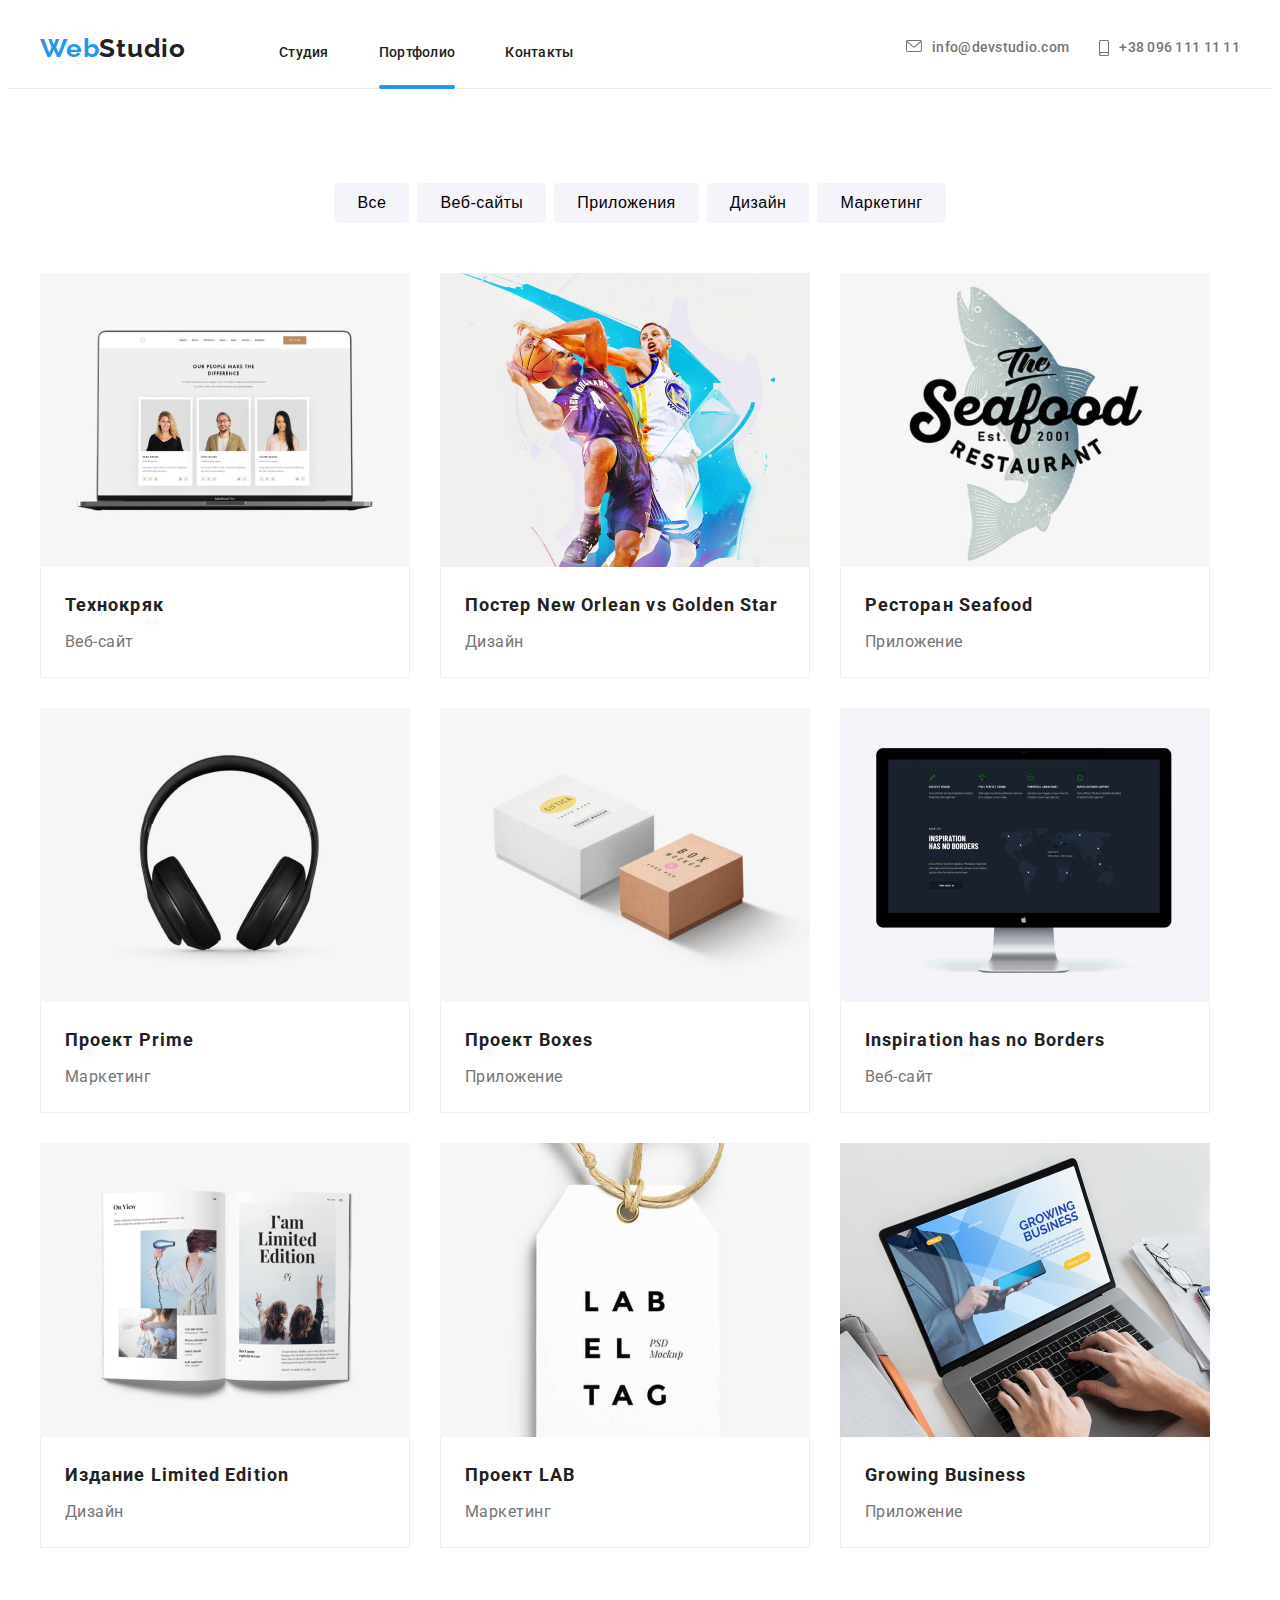
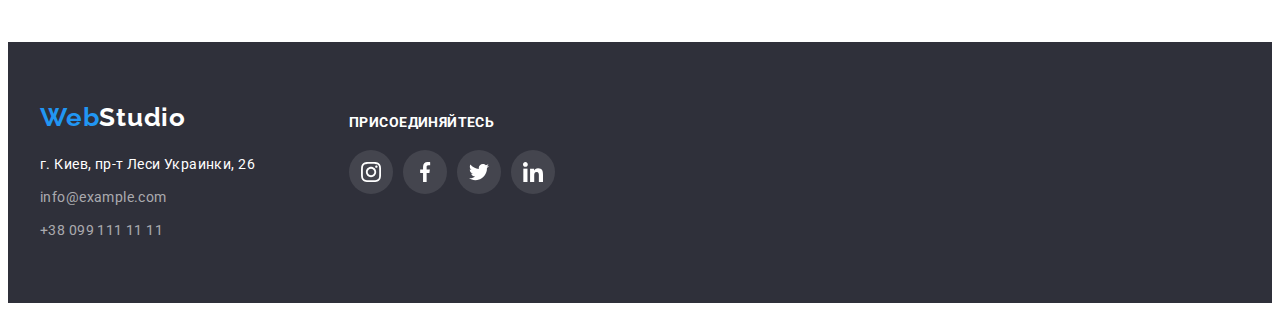
==== portfolio.html @ cd89e0fd "Start" ====
<!DOCTYPE html>
<html lang="ru">

<head>
    <meta charset="UTF-8" />
    <meta http-equiv="X-UA-Compatible" content="IE=edge" />
    <meta name="viewport" content="width=device-width, initial-scale=1.0" />
    <link rel="preconnect" href="https://fonts.googleapis.com">
    <link rel="preconnect" href="https://fonts.gstatic.com" crossorigin>
    <link
        href="https://fonts.googleapis.com/css2?family=Raleway:wght@700&family=Roboto:wght@400;500;700;900&display=swap"
        rel="stylesheet">
    <link rel="stylesheet" href="https://cdnjs.cloudflare.com/ajax/libs/modern-normalize/1.1.0/modern-normalize.min.css"
        integrity="sha512-wpPYUAdjBVSE4KJnH1VR1HeZfpl1ub8YT/NKx4PuQ5NmX2tKuGu6U/JRp5y+Y8XG2tV+wKQpNHVUX03MfMFn9Q=="
        crossorigin="anonymous" referrerpolicy="no-referrer" />
    <link rel="stylesheet" href="./css/styles.css" />
    <title>Портфолио</title>
</head>

<body>
    <!-- ========= HEADER ========= -->
    <header class="header">
        <div class="conteiner">
            <nav class="nav">
                <a class="logo link" href="index.html" lang="en">Web<span
                        class="logo-part-right-header">Studio</span></a>
                <ul class="nav-list list">
                    <li class="nav-item">
                        <a class="nav-item-link link " href="index.html">Студия</a>
                    </li>
                    <li class="nav-item">
                        <a class="nav-item-link link visited" href="portfolio.html">Портфолио</a>
                    </li>
                    <li class="nav-item">
                        <a class="nav-item-link link" href="">Контакты</a>
                    </li>
                </ul>
            </nav>
            <ul class="header-contacts list">
                <li class="header-contacts-item">
                    <a class="header-contacts-link link" href="mailto:info@devstudio.com">
                        <svg class="header-contacts-icon" width="16px" height="12px">
                            <use href="./images/icons.svg#icon-envelope"></use>
                        </svg>
                        info@devstudio.com
                    </a>
                </li>
                <li class="header-contacts-item">
                    <a class="header-contacts-link link" href="tel:+380961111111">
                        <svg class="header-contacts-icon" width="10px" height="16px">
                            <use href="./images/icons.svg#icon-smartphone"></use>
                        </svg>
                        +38 096 111 11 11
                    </a>
                </li>
            </ul>
        </div>
    </header>
    <!-- ======= END HEADER ======= -->
    <main>

        <!-- ======= PORTFOLIO ======= -->
        <section class="portfolio">
            <div class="conteiner">
                <h1 class="visually-hidden">Наши проекты</h1>
                <ul class="filters-list list">
                    <li class="filters-list-item">
                        <button class="filters-btn" type="button">Все</button>
                    </li>
                    <li class="filters-list-item">
                        <button class="filters-btn" type="button">Веб-сайты</button>
                    </li>
                    <li class="filters-list-item">
                        <button class="filters-btn" type="button">Приложения</button>
                    </li>
                    <li class="filters-list-item">
                        <button class="filters-btn" type="button">Дизайн</button>
                    </li>
                    <li class="filters-list-item">
                        <button class="filters-btn" type="button">Маркетинг</button>
                    </li>
                </ul>
                <ul class="portfolio-list list">
                    <li class="portfolio-list-item">
                        <a class="portfolio-list-link link" href="">
                            <div class="potrfolio-list-link-wrapper">
                                <img src="./portfolio-images/project-1.jpg" alt="Ноутбук с открытым сайтом" width="370"
                                    height="294">
                                <p class="portfolio-list-overlay">Ресурс предлагает комплексные предложения с разным
                                    уровнем
                                    функционала и сервисов. Все это позволит посетителю получить
                                    исчерпывающие сведения о компании или частном лице.</p>
                            </div>
                            <div class="portfolio-list-conteiner">
                                <h2 class="portfolio-list-title">Технокряк</h2>
                                <p class="portfolio-list-text">Веб-сайт</p>
                            </div>
                        </a>
                    </li>
                    <li class="portfolio-list-item">
                        <a class="portfolio-list-link link" href="">
                            <div class="potrfolio-list-link-wrapper">
                                <img src="./portfolio-images/project-2.jpg" alt="Два баскетболиста" width="370"
                                    height="294">
                                <p class="portfolio-list-overlay">Ресурс предлагает комплексные предложения с разным
                                    уровнем
                                    функционала и сервисов. Все это позволит посетителю получить
                                    исчерпывающие сведения о компании или частном лице.</p>
                            </div>
                            <div class="portfolio-list-conteiner">
                                <h2 class="portfolio-list-title">Постер <span lang="en">New Orlean vs Golden Star</span>
                                </h2>
                                <p class="portfolio-list-text">Дизайн</p>
                            </div>
                        </a>
                    </li>
                    <li class="portfolio-list-item">
                        <div class="potrfolio-list-link-wrapper">
                            <a class="portfolio-list-link link" href="">
                                <img src="./portfolio-images/project-3.jpg" alt="Рыба" width="370" height="294">
                                <p class="portfolio-list-overlay">Ресурс предлагает комплексные предложения с разным
                                    уровнем
                                    функционала и сервисов. Все это позволит посетителю получить
                                    исчерпывающие сведения о компании или частном лице.</p>
                        </div>
                        <div class="portfolio-list-conteiner">
                            <h2 class="portfolio-list-title">Ресторан <span lang="en">Seafood</span></h2>
                            <p class="portfolio-list-text">Приложение</p>
                        </div>
                        </a>
                    </li>
                    <li class="portfolio-list-item">
                        <div class="potrfolio-list-link-wrapper">
                            <a class="portfolio-list-link link" href="">
                                <img src="./portfolio-images/project-4.jpg" alt="Наушники" width="370" height="294">
                                <p class="portfolio-list-overlay">Ресурс предлагает комплексные предложения с разным
                                    уровнем
                                    функционала и сервисов. Все это позволит посетителю получить
                                    исчерпывающие сведения о компании или частном лице.</p>
                                <div class="portfolio-list-conteiner">
                                    <h2 class="portfolio-list-title">Проект <span lang="en">Prime</span></h2>
                                    <p class="portfolio-list-text">Маркетинг</p>
                                </div>
                            </a>
                    </li>
                    <li class="portfolio-list-item">
                        <a class="portfolio-list-link link" href="">
                            <div class="potrfolio-list-link-wrapper">
                                <img src="./portfolio-images/project-5.jpg" alt="Две коробки" width="370" height="294">
                                <p class="portfolio-list-overlay">Ресурс предлагает комплексные предложения с разным
                                    уровнем
                                    функционала и сервисов. Все это позволит посетителю получить
                                    исчерпывающие сведения о компании или частном лице.</p>
                            </div>
                            <div class="portfolio-list-conteiner">
                                <h2 class="portfolio-list-title">Проект <span lang="en">Boxes</span></h2>
                                <p class="portfolio-list-text">Приложение</p>
                            </div>
                        </a>
                    </li>
                    <li class="portfolio-list-item">
                        <div class="potrfolio-list-link-wrapper">
                            <a class="portfolio-list-link link" href="">
                                <img src="./portfolio-images/project-6.jpg" alt="Монитор с картой земли" width="370"
                                    height="294">
                                <p class="portfolio-list-overlay">Ресурс предлагает комплексные предложения с разным
                                    уровнем
                                    функционала и сервисов. Все это позволит посетителю получить
                                    исчерпывающие сведения о компании или частном лице.</p>
                        </div>
                        <div class="portfolio-list-conteiner">
                            <h2 class="portfolio-list-title" lang="en">Inspiration has no Borders</h2>
                            <p class="portfolio-list-text">Веб-сайт</p>
                        </div>
                        </a>
                    </li>
                    <li class="portfolio-list-item">
                        <div class="potrfolio-list-link-wrapper">
                            <a class="portfolio-list-link link" href="">
                                <img src="./portfolio-images/project-7.jpg" alt="Открытая книга" width="370"
                                    height="294">
                                <p class="portfolio-list-overlay">Ресурс предлагает комплексные предложения с разным
                                    уровнем
                                    функционала и сервисов. Все это позволит посетителю получить
                                    исчерпывающие сведения о компании или частном лице.</p>
                        </div>
                        <div class="portfolio-list-conteiner">
                            <h2 class="portfolio-list-title">Издание <span lang="en">Limited Edition</span></h2>
                            <p class="portfolio-list-text">Дизайн</p>
                        </div>
                        </a>
                    </li>
                    <li class="portfolio-list-item">
                        <div class="potrfolio-list-link-wrapper">
                            <a class="portfolio-list-link link" href="">
                                <img src="./portfolio-images/project-8.jpg" alt="Бирка с одежды" width="370"
                                    height="294">
                                <p class="portfolio-list-overlay">Ресурс предлагает комплексные предложения с разным
                                    уровнем
                                    функционала и сервисов. Все это позволит посетителю получить
                                    исчерпывающие сведения о компании или частном лице.</p>
                        </div>
                        <div class="portfolio-list-conteiner">
                            <h2 class="portfolio-list-title">Проект <span lang="en">LAB</span></h2>
                            <p class="portfolio-list-text">Маркетинг</p>
                        </div>
                        </a>
                    </li>
                    <li class="portfolio-list-item">
                        <div class="potrfolio-list-link-wrapper">
                            <a class="portfolio-list-link link" href="">
                                <img src="./portfolio-images/project-9.jpg" alt="Человек работает за компьютером"
                                    width="370" height="294">
                                <p class="portfolio-list-overlay">Ресурс предлагает комплексные предложения с разным
                                    уровнем
                                    функционала и сервисов. Все это позволит посетителю получить
                                    исчерпывающие сведения о компании или частном лице.</p>
                        </div>
                        <div class="portfolio-list-conteiner">
                            <h2 class="portfolio-list-title" lang="en">Growing Business</h2>
                            <p class="portfolio-list-text">Приложение</p>
                        </div>
                        </a>
                    </li>
                </ul>
            </div>
        </section>
        <!-- ===== END PORTFOLIO ===== -->

    </main>

    <!-- ======== FOOTER ======== -->
    <footer class="footer">
        <div class="conteiner">
            <div class="footer-conteiner">
                <div class="footer-adress-conteiner">
                    <a class="logo link footer-logo-div" href="index.html" lang="en">Web<span
                            class="logo-part-right-footer">Studio</span></a>
                    <address class="address">
                        <a class="adress-link link" href="https://goo.gl/maps/y6NcmPz2KW6kS1Qi8" target="_blank"
                            rel="noopener noreferer">г. Киев,
                            пр-т
                            Леси Украинки, 26</a>
                        <ul class="adress-list list">
                            <li class="adress-list-item">
                                <a class="adress-list-link link" href="mailto:info@example.com">info@example.com</a>
                            </li>
                            <li class="adress-list-item">
                                <a class="adress-list-link link" href="tel:+380991111111">+38 099 111 11 11</a>
                            </li>
                        </ul>
                    </address>
                </div>
                <div class="footer-social-conteiner">
                    <p class="footer-social-text">присоединяйтесь</p>
                    <div class="social-link">
                        <ul class="footer-social-list list">
                            <li class="footer-social-item">
                                <a class="footer-social-link link" href="">
                                    <svg class="footer-social-link-icon" width="20px" height="20px">
                                        <use href="./images/icons.svg#icon-instagram"></use>
                                    </svg>
                                </a>
                            </li>
                            <li class="footer-social-item">
                                <a class="footer-social-link link" href="">
                                    <svg class="footer-social-link-icon" width="20px" height="20px">
                                        <use href="./images/icons.svg#icon-facebook"></use>
                                    </svg>
                                </a>
                            </li>
                            <li class="footer-social-item">
                                <a class="footer-social-link link" href="">
                                    <svg class="footer-social-link-icon" width="20px" height="20px">
                                        <use href="./images/icons.svg#icon-twitter"></use>
                                    </svg>
                                </a>
                            </li>
                            <li class="footer-social-item">
                                <a class="footer-social-link link" href="">
                                    <svg class="footer-social-link-icon" width="20px" height="20px">
                                        <use href="./images/icons.svg#icon-linkedin"></use>
                                    </svg>
                                </a>
                            </li>
                        </ul>
                    </div>
                </div>
            </div>
        </div>
    </footer>
    <!-- ====== END FOOTER ====== -->

</body>

</html>
---- css/styles.css ----
:root {
    --main-font: 'Roboto', sans-serif;
    --secondary-font: 'Raleway', sans-serif;
    --accent-color: rgba(33, 150, 243, 1);
    --primary-color: rgba(33, 33, 33, 1);
    --secondary-color: rgba(117, 117, 117, 1);
    --third-color: rgba(255, 255, 255, 1);
}
body {
color: var(--primary-color);
font-family: var(--main-font);
}
h1, h2, h3, h4, h5, h6, p{
    margin: 0;
}
ul, ol{
    padding: 0;
    margin: 0;
}
img{
    display: block;
}
.visually-hidden{
    position: absolute !important;
    clip: rect(1px 1px 1px 1px);
    clip: rect(1px, 1px, 1px, 1px);
    padding: 0 !important;
    border: 0 !important;
    height: 1px !important;
    width: 1px !important;
    overflow: hidden;
}
.link{
    text-decoration: none;
}
.list {
    list-style: none;
}
.address {
    font-style: normal;
}
/* ======= COMPONENTS ======== */
.conteiner{
    margin: 0 auto;
    width: 1200px;
}
/* ===== END COMPONENTS ====== */

/* ========= HEADER ========== */
.header {
    border-bottom: 1px solid rgba(236, 236, 236, 1);
}
.header .conteiner{
    display: flex;
    align-items: center;
    padding: 0 15px;
    border-top: none;
    min-height: 80px;
}
.nav {
    display: flex;
    align-items: baseline;
}
.nav-list {
    display: flex;
}
.header-contacts{
    display: flex;
    margin-left: auto;
}
.logo {
font-family: var(--secondary-font);
font-weight: 700;
font-size: 26px;
line-height: 1.19;
letter-spacing: 0.03em;
color: var(--accent-color);
margin-right: 93px;
transition: text-decoration 1000ms cubic-bezier(0.4, 0, 0.2, 1);
}
.logo-part-right-header {
    color: var(--primary-color);
}
.logo:hover,
.logo:focus {
    text-decoration: underline;
}
.nav-item:not(:last-child){
    margin-right: 50px;
}
.nav-item{
position: relative;
}
.nav-item-link {
font-weight: 500;
font-size: 14px;
line-height: 1.14;
letter-spacing: 0.02em;
color: var(--primary-color);
transition: color 250ms cubic-bezier(0.4, 0, 0.2, 1);
}
.nav-item-link:hover,
.nav-item-link:focus {
    color: var(--accent-color);
}
.visited:visited {
    color: var(--accent-color);
}
.visited::after{
display: inline-block;
content:'';
position: absolute;
left: 0;
bottom: -28px;
width: 100%;
height: 4px;
background: var(--accent-color);
border-radius: 2px;
}

.header-contacts-link:hover .header-contacts-icon,
.header-contacts-link:focus .header-contacts-icon{
 fill: var(--accent-color);
}
.header-contacts-item:not(:last-child){
    margin-right: 30px;
}
.header-contacts-icon{
    margin-right: 10px;
    fill: var(--secondary-color);
    transition: fill 250ms cubic-bezier(0.4, 0, 0.2, 1);
}
.link-icon{
    margin-right: 10px;
}
.header-contacts-link {
font-weight: 500;
font-size: 14px;
line-height: 1.14;
letter-spacing: 0.02em;
color: var(--secondary-color);
display: flex;
transition: color 250ms cubic-bezier(0.4, 0, 0.2, 1);
}
.header-contacts-link:hover,
.header-contacts-link:focus {
    color: var(--accent-color);
}
/* ======== END HEADER ======= */

/* ========== HERO =========== */
.hero .conteiner{
    padding-top: 200px;
    padding-bottom: 200px;
}
.hero {
    background-color: rgba(196, 196, 196, 1);
    background-image: linear-gradient(rgba(47, 48, 58, 0.4),rgba(47, 48, 58, 0.4)),
    url("/images/Img.jpg");
    max-width: 1600px;
    background-repeat: no-repeat;
    background-size: cover;
}
.hero-title {
margin: auto;
max-width: 696px;
font-weight: 900;
font-size: 44px;
line-height: 1.36;
text-align: center;
letter-spacing: 0.06em;
text-transform: uppercase;
color: var(--third-color);
margin-bottom: 30px;
}
.modal-btn {
margin: 0 auto;
font-weight: 700;
font-size: 16px;
line-height: 1.88;
display: block;
letter-spacing: 0.06em;
color: var(--third-color);
background-color: var(--accent-color);
box-shadow: 0px 4px 4px rgba(0, 0, 0, 0.15);
cursor: pointer;
border-radius: 4px;
border: 1px solid transparent;
min-width: 200px;
padding: 10px 32px;
transition: background-color 250ms cubic-bezier(0.4, 0, 0.2, 1);
}

.modal-btn:hover,
.modal-btn:focus {
background-color: rgba(24, 140, 232, 1);
}
/* ======== END HERO ========= */

/* ======== BENEFITS ========= */
.benefits-list {
    display: flex;
    padding: 94px 15px;   
}
.benefits-list-item{
    width: 270px;
}
.benefits-list-item:not(:last-child){
    margin-right: 30px;
}
.benefits-list-title:not(:last-child){
    margin-bottom: 10px;
}
.benefits-list-title {
font-weight: 700;
font-size: 14px;
line-height: 1.14;
letter-spacing: 0.03em;
text-transform: uppercase;
}
.benefits-list-text {
font-size: 14px;
line-height: 1.71;
color: var(--secondary-color)
}
.benefits-list-conteiner{
    width: 270px;
    height: 120px;
    background-color: rgba(245, 244, 250, 1);
    margin-bottom: 30px;
    display: flex;
    justify-content: center;
    align-items: center;
}
/* ======= END BENEFITS ======= */

/* ======== DEVELOPMENT ======= */
.development-title {
font-weight: 700;
font-size: 36px;
line-height: 1.17;
text-align: center;
letter-spacing: 0.03em;
padding-bottom: 50px;
}
.development-list{
    display: flex;
    padding-left: 15px;
    padding-right: 15px;
    padding-bottom: 94px;
}
.development-list-item:not(:last-child){
    margin-right: 30px;
}
.development-list-item{
    position: relative;
}
.development-list-text{
position: absolute;
font-weight: 700;
font-size: 14px;
line-height: 1.14;
text-align: center;
letter-spacing: 0.03em;
text-transform: uppercase;
color: var(--third-color);
width: 100%;
height: 70px;
background-color: rgba(47, 48, 58, 0.8);
bottom: 0;
padding-top: 27px;
}
/* ====== END DEVELOPMENT ====== */

/* =========== TEAM ============ */
.team .conteiner{
    padding: 94px 15px;
}

.team {
    background-color: #F5F4FA;
}
.team-title {
font-weight: 700;
font-size: 36px;
line-height: 1.17;
text-align: center;
letter-spacing: 0.03em;
padding-bottom: 50px;
}
.team-list{
    display: flex;
}
.team-list-item {
background-color: var(--third-color);
box-shadow: 0px 1px 3px rgba(0, 0, 0, 0.12), 0px 1px 1px rgba(0, 0, 0, 0.14), 0px 2px 1px rgba(0, 0, 0, 0.2);
border-radius: 0px 0px 4px 4px;
}
.team-list-item:not(:last-child){
    margin-right: 30px;
} 
.team-list-conteiner{
    padding-top: 30px;
    padding-bottom: 30px;
}  
.team-list-title {
font-weight: 500;
font-size: 16px;
line-height: 1.19;
text-align: center;
letter-spacing: 0.03em;
margin-bottom: 10px;
}
.team-list-text {
font-size: 16px;
line-height: 1.19;
text-align: center;
letter-spacing: 0.03em;
color: var(--secondary-color);
margin-bottom: 16px;
}
.social-link-list{
    display: flex;
    justify-content: space-between;
    align-items: center;
    padding-left: 32px;
    padding-right: 32px;
}
.social-link-link{
    display: flex;
    justify-content: center;
    align-items: center;
    width: 44px;
    height: 44px;
    border-radius: 50%;
    transition: background-color 250ms cubic-bezier(0.4, 0, 0.2, 1);
}
.social-link-icon{
    fill: rgb(175, 177, 184);
    transition: fill 250ms cubic-bezier(0.4, 0, 0.2, 1);
}
.social-link-link:hover,
.social-link-link:focus {
    background-color: var(--accent-color);
}
.social-link-link:hover .social-link-icon,
.social-link-link:focus .social-link-icon {
    fill: var(--third-color);
}
/* ========= END TEAM ========== */

/* ========== CLIENTS ========== */
.clients .conteiner{
    padding: 94px 15px;
}
.clients-title{
    text-align: center;
    font-family: var(--main-font);
    font-weight: 700;
    font-size: 36px;
    line-height: 42px;
    text-align: center;
    letter-spacing: 0.03em;
    margin-bottom: 50px;
}
.clients-list{
    display: flex;   
    justify-content: space-between;
}
.clients-list-conteiner{
    width: 170px;
    height: 92px;
    border: 1px solid rgba(175, 177, 184, 1);
    display: flex;
    justify-content: center;
    align-items: center;
}
.clients-link-icon{
    fill: rgba(175, 177, 184, 1);
    transition: fill 250ms cubic-bezier(0.4, 0, 0.2, 1);
}
.clients-list-link:hover .clients-link-icon,
.clients-list-link:focus .clients-link-icon{
    fill: var(--accent-color);
}
/* ======== END CLIENTS ======== */

/* ========== FOOTER =========== */
.footer {
    background-color: rgba(47, 48, 58, 1);
}
.footer .conteiner{
    padding: 60px 15px;
}
.footer-conteiner{
    display: flex;
}
.footer-adress-conteiner{
    margin-right: 70px;
}
.footer-social-conteiner{
    padding-top: 12px;
}
.footer-social-text{
font-family: var(--main-font);
font-weight: 700;
font-size: 14px;
line-height: 16px;
letter-spacing: 0.03em;
text-transform: uppercase;
color: var(--third-color);
margin-bottom: 20px;
}
.logo-part-right-footer {
    color: var(--third-color);
}
.footer-logo-div{
    display: block;
    margin-bottom: 20px;
}
.adress-link {
font-size: 14px;
line-height: 1.71;
letter-spacing: 0.03em;
color: var(--third-color);
margin-bottom: 9px;
transition: color 250ms cubic-bezier(0.4, 0, 0.2, 1);
}
.adress-link:hover,
.adress-link:focus {
    color: var(--accent-color);
}
.adress-list-link {
font-size: 14px;
line-height: 1.71;
letter-spacing: 0.03em;
color: rgba(255, 255, 255, 0.6);
transition: color 250ms cubic-bezier(0.4, 0, 0.2, 1);
}
.adress-list-link:hover,
.adress-list-link:focus {
color: var(--accent-color);
}
.adress-list-item{
    margin-top: 9px;
}
.footer-social-list{
    display: flex;
}
.footer-social-link{
    width: 44px;
    height: 44px;
    border-radius: 50%;
    background-color: rgba(255, 255, 255, 0.1);
    display: flex;
    align-items: center;
    justify-content: center;
    transition: background-color 250ms cubic-bezier(0.4, 0, 0.2, 1);
}
.footer-social-item:not(:last-child){
    margin-right: 10px;
}
.footer-social-link-icon{
    fill: var(--third-color);
}
.footer-social-link:hover,
.footer-social-link:focus{
    background-color: var(--accent-color);
}
/* ======== END FOOTER ========= */

/* ========= PORTFOLIO ========= */
.portfolio {
    background-color: var(--third-color);
}
.portfolio .conteiner{
    padding: 94px 15px;
}
.filters-list{
    display: flex;
    justify-content: center;
}
.filters-list-item:not(:last-child){
    margin-right: 8px;
    margin-bottom: 50px;
}
.filters-btn {
font-weight: 500;
font-size: 16px;
line-height: 1.63;
text-align: center;
letter-spacing: 0.03em;
background-color: rgba(245, 244, 250, 1);
border-radius: 4px;
cursor: pointer;
border: 1px solid transparent;
padding: 6px 22px;
transition: color 250ms cubic-bezier(0.4, 0, 0.2, 1), background-color 250ms cubic-bezier(0.4, 0, 0.2, 1), box-shadow 250ms cubic-bezier(0.4, 0, 0.2, 1);
}
.filters-btn:hover,
.filters-btn:focus {
color: var(--third-color);
background-color: var(--accent-color);
box-shadow: 0px 3px 1px rgba(0, 0, 0, 0.1), 0px 1px 2px rgba(0, 0, 0, 0.08), 0px 2px 2px rgba(0, 0, 0, 0.12);
}
.portfolio-list{
display: flex;
flex-wrap: wrap;
gap: 30px;
}
.portfolio-list-item{
flex-basis: calc(100%/3-30px);
transition: box-shadow 250ms cubic-bezier(0.4, 0, 0.2, 1);
}
.portfolio-list-item:hover,
.portfolio-list-item:focus{
box-shadow: 0px 1px 1px rgba(0, 0, 0, 0.12), 0px 4px 4px rgba(0, 0, 0, 0.06), 1px 4px 6px rgba(0, 0, 0, 0.16);
}
.portfolio-list-title {
font-weight: 700;
font-size: 18px;
line-height: 2.00;
letter-spacing: 0.06em;
color: var(--primary-color);
margin-bottom: 4px;
}
.portfolio-list-text {
font-size: 16px;
line-height: 1.88;
letter-spacing: 0.03em;
color: var(--secondary-color)
}
.portfolio-list-conteiner{
padding: 20px 24px;
border: 1px solid #EEEEEE;
border-top: none;
}
.portfolio-list-overlay{
position: absolute;
top: 0;
left: 0;
background-color: rgba(33, 150, 243, 0.9);
font-size: 18px;
line-height: 1.56;
letter-spacing: 0.03em;
color: #FFFFFF;
padding: 63px 24px;
height: 100%;
overflow: auto;
transform: translateY(100%);
transition: transform 250ms cubic-bezier(0.4, 0, 0.2, 1);
}
.potrfolio-list-link-wrapper{
position: relative;
overflow: hidden;
}
.portfolio-list-link:hover .portfolio-list-overlay,
.portfolio-list-link:focus .portfolio-list-overlay{
    transform: translateY(0%);
}
/* ======= END PORTFOLIO ======= */

/* ========= MODAL ========= */
.backdrop{
position: fixed;
top: 0;
left: 0;
width: 100vw;
height: 100vh;
background-color: rgba(0, 0, 0, 0.2);
transition: opacity 250ms cubic-bezier(0.4, 0, 0.2, 1), visibility 250ms cubic-bezier(0.4, 0, 0.2, 1), pointer-events 250ms cubic-bezier(0.4, 0, 0.2, 1);
}
.modal{
position: absolute;
top: 50%;
left: 50%;
transform: translate(-50%, -50%);
width: 528px;
height: 580px;
background-color: #FFFFFF;
}
.modal-close-btn{
position: absolute;
top: 8px;
right: 8px;
display: flex;
width: 30px;
height: 30px;
background: #FFFFFF;
border: 1px solid rgba(0, 0, 0, 0.1);
border-radius: 50%;
cursor: pointer;
align-items: center;
}
.is-hidden{
opacity: 0;
visibility: hidden;
pointer-events: none;
}
.modal-text{
    display: block;
    margin: 0 auto;
}
/* ======= END MODAL ======= */
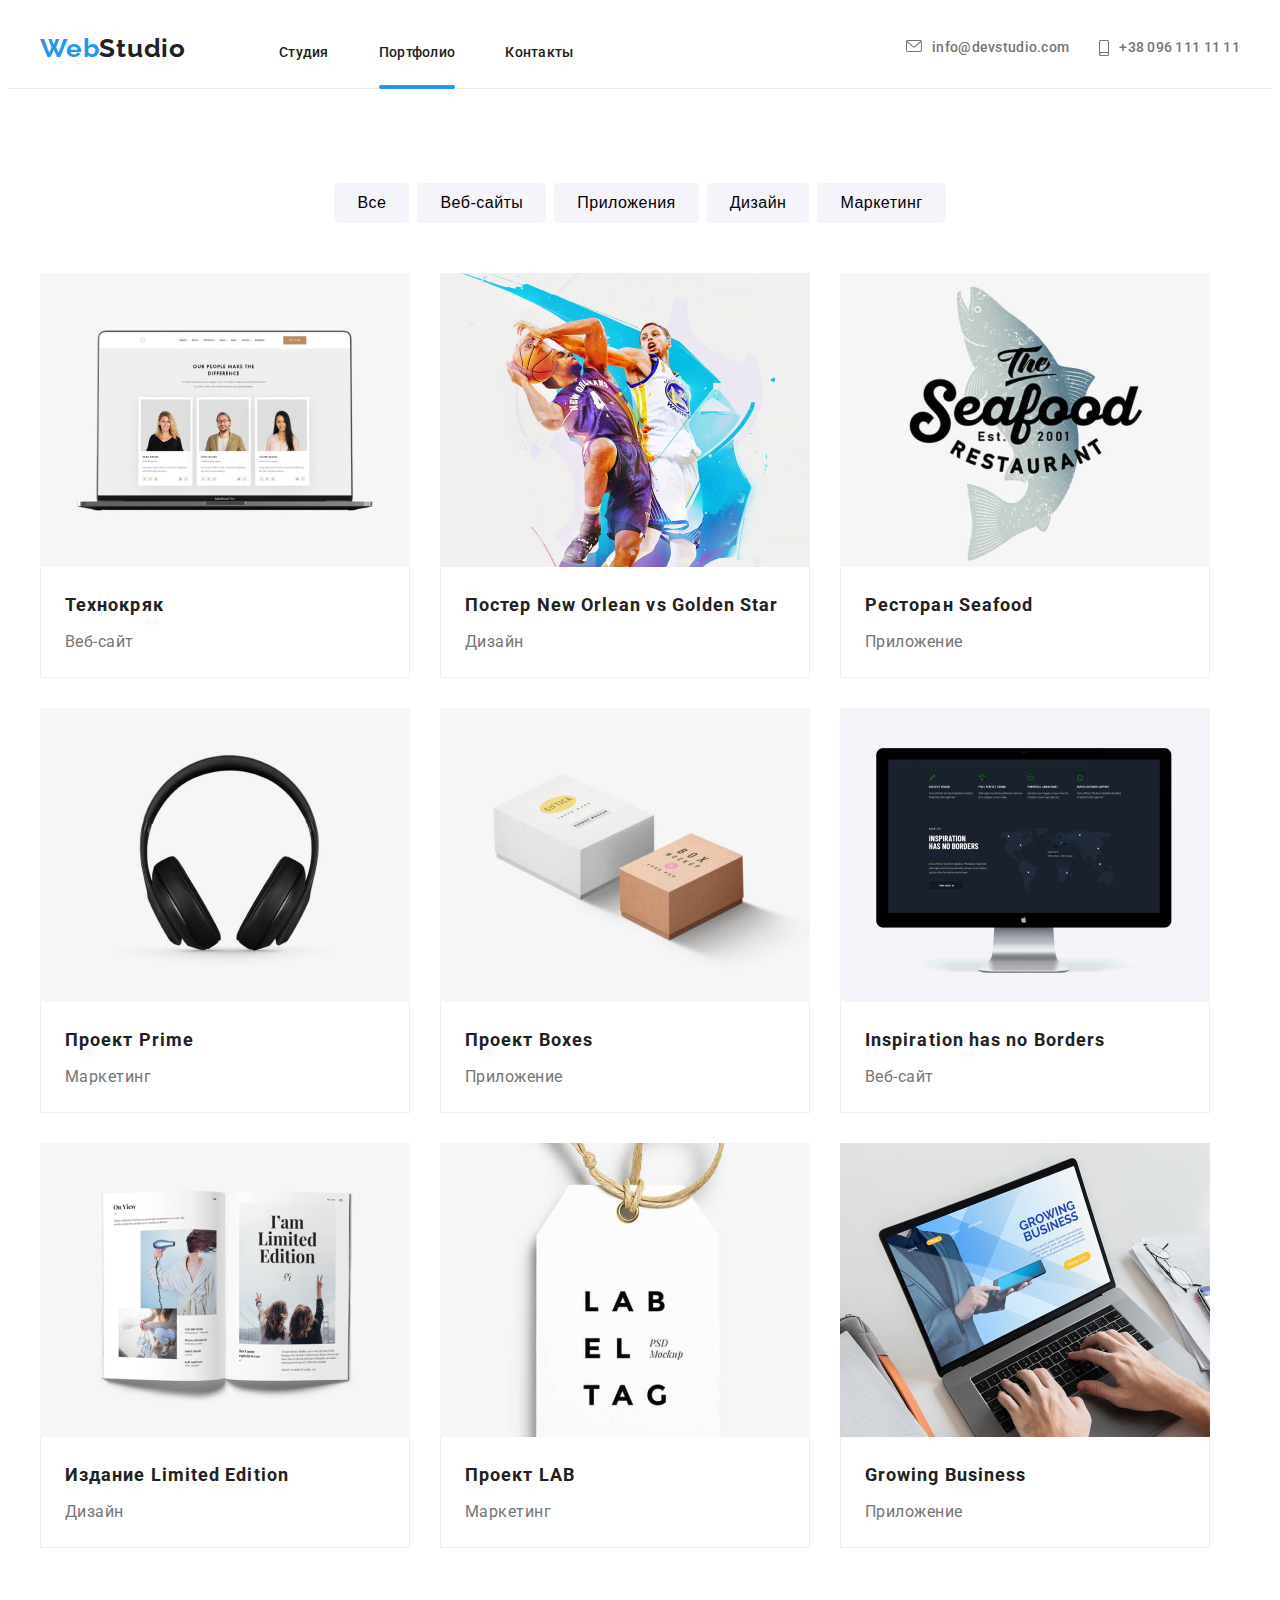
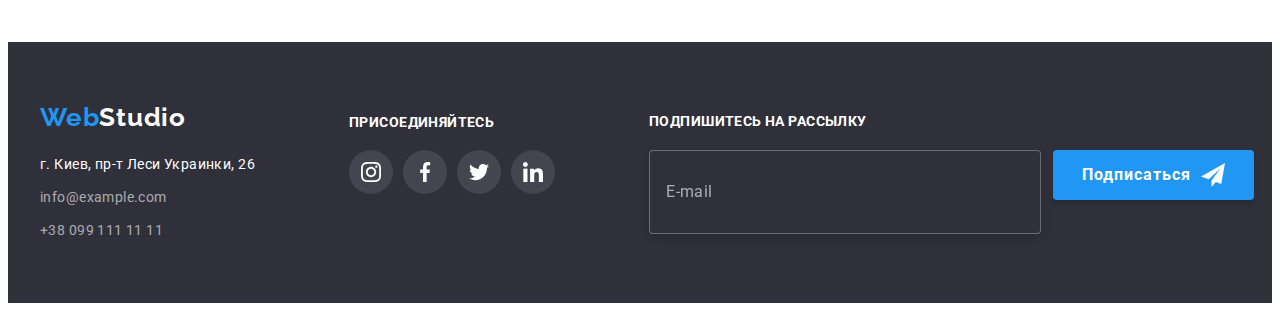
==== commit 759fb840: "Work is done" ====
--- a/portfolio.html
+++ b/portfolio.html
@@ -286,6 +286,18 @@
                         </ul>
                     </div>
                 </div>
+                <div class="footer-input-conteiner">
+                    <p class="footer-form-message">Подпишитесь на рассылку</p>
+                    <form class="footer-form">
+                        <input type="email" name="footer-user-email" class="footer-form-input" placeholder="E-mail"
+                            required>
+                        <button type="submit" class="footer-form-button">Подписаться
+                            <svg class="footer-form-icon" width="24px" height="24px">
+                                <use href="./images/icons.svg#icon-icon-send"></use>
+                            </svg>
+                        </button>
+                    </form>
+                </div>
             </div>
         </div>
     </footer>
--- a/css/styles.css
+++ b/css/styles.css
@@ -400,6 +400,7 @@
 }
 .footer-social-conteiner{
     padding-top: 12px;
+    margin-right: 94px;
 }
 .footer-social-text{
 font-family: var(--main-font);
@@ -467,6 +468,65 @@
 .footer-social-link:focus{
     background-color: var(--accent-color);
 }
+.footer-input-conteiner{
+    padding-top: 12px;
+}
+.footer-form-message{
+    font-family: var(--main-font);
+    font-weight: 700;
+    font-size: 14px;
+    line-height: 1.14;
+    letter-spacing: 0.03em;
+    text-transform: uppercase;
+    color: var(--third-color);
+    margin-bottom: 20px;
+}
+.footer-form {
+    display: flex;
+}
+.footer-form-input {
+    width: 358px;
+    height: 50px;
+    border: 1px solid rgba(255, 255, 255, 0.3);
+    filter: drop-shadow(0px 4px 4px rgba(0, 0, 0, 0.15));
+    border-radius: 4px;
+    background-color: #2F303A;
+    outline: none;
+    padding: 16px;
+    margin-right: 12px;
+    color: var(--third-color);
+}
+.footer-form-input::placeholder {
+    color: rgba(255, 255, 255, 0.6);
+    font-family: var(--main-font);
+    font-size: 16px;
+    line-height: 1.25;
+    letter-spacing: 0.03em;
+}
+.footer-form-button {
+    min-width: 200px;
+    height: 50px;
+    padding: 10px 28px;
+    background-color: var(--accent-color);
+    box-shadow: 0px 4px 4px rgba(0, 0, 0, 0.15);
+    border-radius: 4px;
+    font-family: var(--main-font);
+    font-weight: 700;
+    font-size: 16px;
+    line-height: 1.88;
+    text-align: left;
+    letter-spacing: 0.06em;
+    color: var(--third-color);
+    border: 1px solid transparent;
+    cursor: pointer;
+    display: flex;
+    align-items: center;
+    justify-content: center;
+}
+.footer-form-icon {
+    margin-left: 10px;
+}
+
 /* ======== END FOOTER ========= */
 
 /* ========= PORTFOLIO ========= */
@@ -578,6 +638,7 @@
 width: 528px;
 height: 580px;
 background-color: #FFFFFF;
+padding: 40px;
 }
 .modal-close-btn{
 position: absolute;
@@ -591,6 +652,11 @@
 border-radius: 50%;
 cursor: pointer;
 align-items: center;
+transition: fill 250ms linear;
+}
+.modal-close-btn:focus,
+.modal-close-btn:hover{
+    fill: var(--accent-color);
 }
 .is-hidden{
 opacity: 0;
@@ -599,6 +665,129 @@
 }
 .modal-text{
     display: block;
-    margin: 0 auto;
-}
+    text-align: center;
+    margin-bottom: 12px;
+    font-family: var(--main-font);
+    font-style: normal;
+    font-weight: 700;
+    font-size: 20px;
+    line-height: 1.15;
+    letter-spacing: 0.03em;
+}
+.modal-form {
+    display: flex;
+    flex-direction: column;
+}
+.modal-form-input {
+    width: 100%;
+    height: 40px;
+    border: 1px solid rgba(33, 33, 33, 0.2);
+    border-radius: 4px;
+    padding-left: 42px;
+    transition: border-color 250ms linear;
+}
+.modal-form-input:focus {
+    outline: none;
+    border-color: var(--accent-color);
+}
+.modal-form-label {
+    margin-bottom: 10px;
+    font-family: var(--main-font);
+    font-size: 12px;
+    line-height: 1.17;
+    letter-spacing: 0.01em;
+    color: #757575;
+}
+.modal-form-label-wrapper {
+    position: relative;
+    margin-top: 4px;
+    display: block;
+}
+.modal-form-icon {
+    position: absolute;
+    top: 50%;
+    left: 12px;
+    transform: translateY(-50%);
+    transition: fill 250ms linear;
+}
+.modal-form-input:focus + .modal-form-icon  {
+    fill: var(--accent-color);
+}
+.modal-form-message {
+    width: 100%;
+    resize: none;
+    margin-top: 4px;
+    height: 120px;
+    border: 1px solid rgba(33, 33, 33, 0.2);
+    border-radius: 4px;
+    padding: 12px 16px;
+    font-family: var(--main-font);
+    font-size: 14px;
+    line-height: 1.14;
+    letter-spacing: 0.01em;
+    transition: border-color 250ms linear;
+}
+.modal-form-message::placeholder {
+    color: rgba(117, 117, 117, 0.5);
+}
+.modal-form-message:focus {
+    border-color: var(--accent-color);
+    outline: none;
+}
+.modal-form-license-text{
+    display: flex;
+    font-family: var(--main-font);
+    font-size: 14px;
+    line-height: 1.71;
+    letter-spacing: 0.03em;
+    color: #757575;
+    align-items: center;
+    margin-bottom: 30px;
+}
+.modal-form-license-text::before {
+    display: block;
+    content: "";
+    width: 16px;   
+    height: 15px;
+    border: 1px solid #212121;
+    border-radius: 1px;
+    margin-right: 7px;
+    cursor: pointer;
+}
+.modal-form-license-box:checked + .modal-form-license-text::before{
+    background-image: url(/images/icon-check.svg);
+    background-position: center;
+    border-color: var(--accent-color);
+    background-color: var(--accent-color);
+    border-radius: 1px;
+}
+.modal-form-license-link {
+    text-decoration-line: underline;
+    color: #2196F3;
+}
+.modal-form-button {
+    align-self: center;
+    min-width: 200px;
+    /* min-height: 50px; */
+    background-color: var(--accent-color); 
+    box-shadow: 0px 4px 4px rgba(0, 0, 0, 0.15);
+    border-radius: 4px;
+    border-color: var(--accent-color);
+    font-family: var(--main-font);
+    font-weight: 700;
+    font-size: 16px;
+    line-height: 1.88;
+    text-align: center;
+    letter-spacing: 0.06em;
+    color: var(--third-color);
+    padding: 10px 55px;
+    cursor: pointer;
+    border: 1px solid transparent;
+    transition: background-color 250ms linear;
+}
+.modal-form-button:focus,
+.modal-form-button:hover{
+   background-color: #188CE8; 
+}
+
 /* ======= END MODAL ======= */